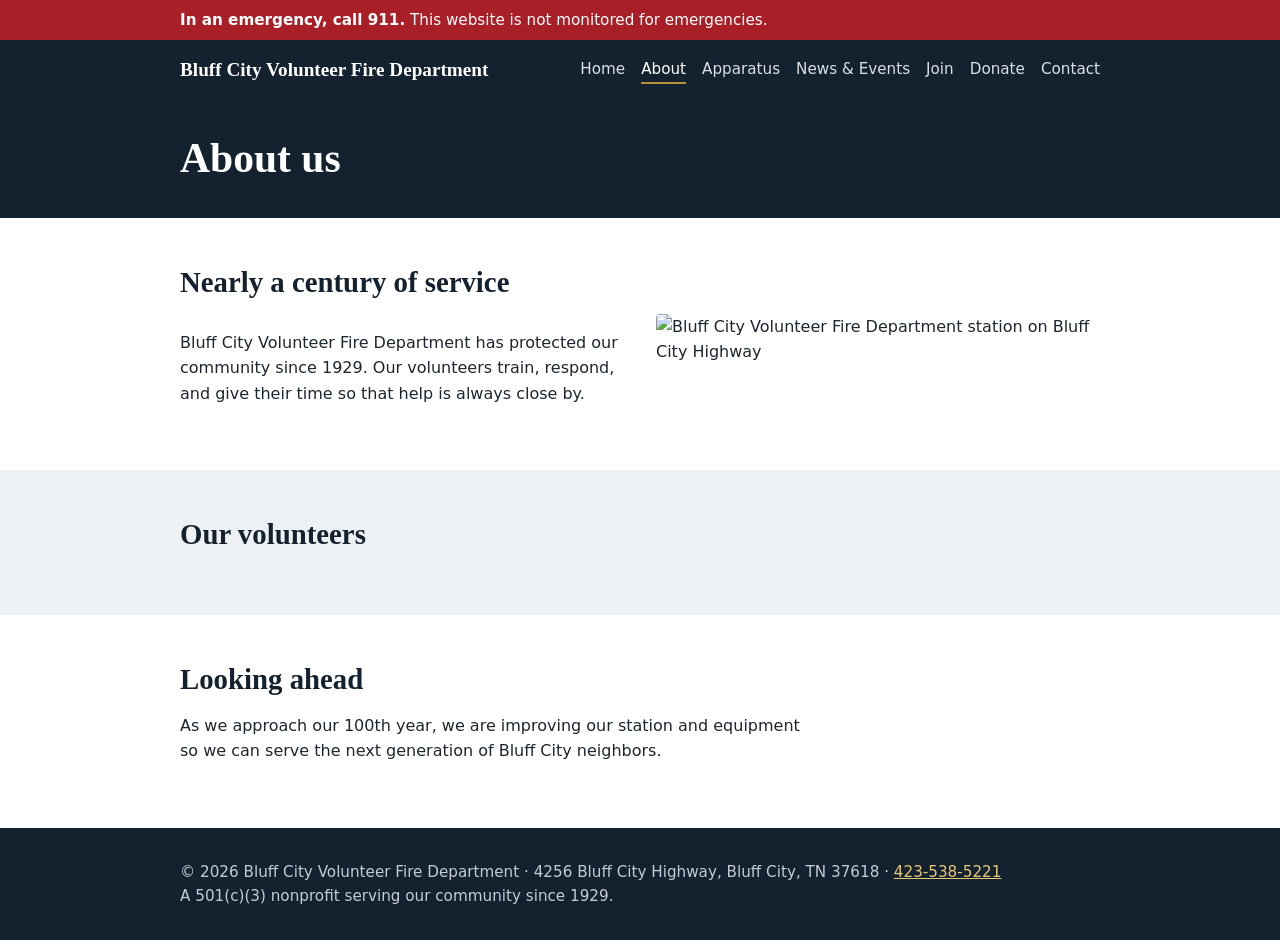
==== about.html @ d7c946df "Update about.html" ====
<!DOCTYPE html>
<html lang="en"><head><meta charset="utf-8"><meta name="viewport" content="width=device-width, initial-scale=1">
<title>About us | Bluff City Volunteer Fire Department</title><meta name="description" content="Bluff City Volunteer Fire Department has served Bluff City, Tennessee since 1929.">
<link rel="stylesheet" href="style.css"></head><body>
<div class="alert"><div class="wrap"><strong>In an emergency, call 911.</strong> This website is not monitored for emergencies.</div></div>
<header class="site"><div class="wrap"><a class="brand" href="index.html">Bluff City Volunteer Fire Department</a><nav aria-label="Main"><a href="index.html">Home</a><a href="about.html" aria-current="page">About</a><a href="apparatus.html">Apparatus</a><a href="events.html">News &amp; Events</a><a href="join.html">Join</a><a href="donate.html">Donate</a><a href="contact.html">Contact</a></nav></div></header>
<main><div class="pagehead"><div class="wrap"><h1>About us</h1></div></div><section><div class="wrap"><h2>Nearly a century of service</h2><div class="cols"><div class="prose"><p>Bluff City Volunteer Fire Department has protected our community since 1929. Our volunteers train, respond, and give their time so that help is always close by.</p>
<p><!-- TODO: coverage area, history highlights, how many members, station story. --></p></div><img class="pic" src="images/station-front.jpg" alt="Bluff City Volunteer Fire Department station on Bluff City Highway"></div></div></section><section class="alt"><div class="wrap"><h2>Our volunteers</h2><div class="prose"><p><!-- TODO: a short thank-you to your members, and optionally officer names. --></p></div></div></section><section><div class="wrap"><h2>Looking ahead</h2><div class="prose"><p>As we approach our 100th year, we are improving our station and equipment so we can serve the next generation of Bluff City neighbors.</p></div></div></section></main>
<footer><div class="wrap">&copy; <span id="yr">2026</span> Bluff City Volunteer Fire Department &middot; 4256 Bluff City Highway, Bluff City, TN 37618 &middot; <a href="tel:+14235385221">423-538-5221</a><br>A 501(c)(3) nonprofit serving our community since 1929.</div></footer>
<script>document.getElementById('yr').textContent=new Date().getFullYear();</script></body></html>
---- style.css ----
:root{--red:#a81f27;--navy:#14212e;--steel:#eef1f4;--brass:#b8923a;--ink:#1d2630;--white:#fff}
*{box-sizing:border-box}html{scroll-behavior:smooth}
body{margin:0;font-family:system-ui,-apple-system,"Segoe UI",Roboto,sans-serif;color:var(--ink);background:var(--white);line-height:1.6}
h1,h2,h3{font-family:Rockwell,"Roboto Slab",Georgia,serif;color:var(--navy);line-height:1.15;margin:0 0 .5em}
a{color:var(--red)}a:focus-visible,button:focus-visible{outline:3px solid var(--brass);outline-offset:2px}
.wrap{max-width:960px;margin:0 auto;padding:0 1.25rem}
.alert{background:var(--red);color:var(--white);font-size:.95rem;padding:.5rem 0}
header.site{background:var(--navy)}
header.site .wrap{display:flex;flex-wrap:wrap;align-items:center;justify-content:space-between;gap:.5rem 1.5rem;padding-top:.9rem;padding-bottom:.9rem}
.brand{font-family:Rockwell,"Roboto Slab",Georgia,serif;font-size:1.2rem;font-weight:700;color:var(--white);text-decoration:none}
nav a{color:#d9e0e7;text-decoration:none;margin-right:1rem;font-size:.95rem;display:inline-block}
nav a:last-child{margin-right:0}nav a:hover{color:var(--white);text-decoration:underline}
nav a[aria-current=page]{color:var(--white);border-bottom:2px solid var(--brass)}
.hero{background:var(--navy);color:var(--white);padding:3.5rem 0 4rem;border-top:1px solid #2a3a4b}
.hero h1{color:var(--white);font-size:clamp(2.2rem,6vw,3.8rem);max-width:14ch}
.hero p{max-width:52ch;font-size:1.15rem;color:#d9e0e7}
.since{color:var(--brass);font-family:Rockwell,"Roboto Slab",Georgia,serif;font-size:1.1rem;margin-bottom:.75rem}
.pagehead{background:var(--navy);padding:2.2rem 0}.pagehead h1{color:var(--white);margin:0;font-size:clamp(1.8rem,5vw,2.6rem)}
.btns{display:flex;flex-wrap:wrap;gap:.75rem;margin-top:1.5rem}
.btn{display:inline-block;padding:.75rem 1.3rem;border-radius:4px;font-weight:600;text-decoration:none}
.btn.primary{background:var(--red);color:var(--white)}.btn.primary:hover{background:#8c1920}
.btn.ghost{border:2px solid #5b6c7d;color:var(--white)}.btn.ghost:hover{border-color:var(--white)}
section{padding:3rem 0}section.alt{background:var(--steel)}section h2{font-size:1.8rem}
.prose{max-width:62ch}.prose ul{padding-left:1.2rem}
.cols{display:grid;gap:2rem;grid-template-columns:repeat(auto-fit,minmax(240px,1fr))}
.cols h3{font-size:1.2rem}
.links{display:grid;gap:1rem;grid-template-columns:repeat(auto-fit,minmax(220px,1fr))}
.links a{display:block;padding:1.1rem 1.2rem;background:var(--white);border-left:5px solid var(--red);color:var(--navy);text-decoration:none;font-weight:600}
.links a span{display:block;font-weight:400;color:#4a5865;font-size:.95rem;margin-top:.2rem}
.links a:hover{background:var(--navy);color:var(--white)}.links a:hover span{color:#d9e0e7}
.photo{background:#d5dbe1;color:#55636f;display:grid;place-items:center;min-height:220px;border-radius:4px;text-align:center;padding:1rem;font-size:.95rem}
.box911{background:var(--red);color:var(--white);padding:1.2rem 1.5rem;border-radius:4px;max-width:420px}
.box911 b{font-family:Rockwell,Georgia,serif;font-size:2.4rem;display:block;line-height:1}
footer{background:var(--navy);color:#c3ccd6;padding:2rem 0;font-size:.95rem}footer a{color:#e8c777}
@media (prefers-reduced-motion:reduce){html{scroll-behavior:auto}}
.pic{display:block;width:100%;height:auto;border-radius:4px}
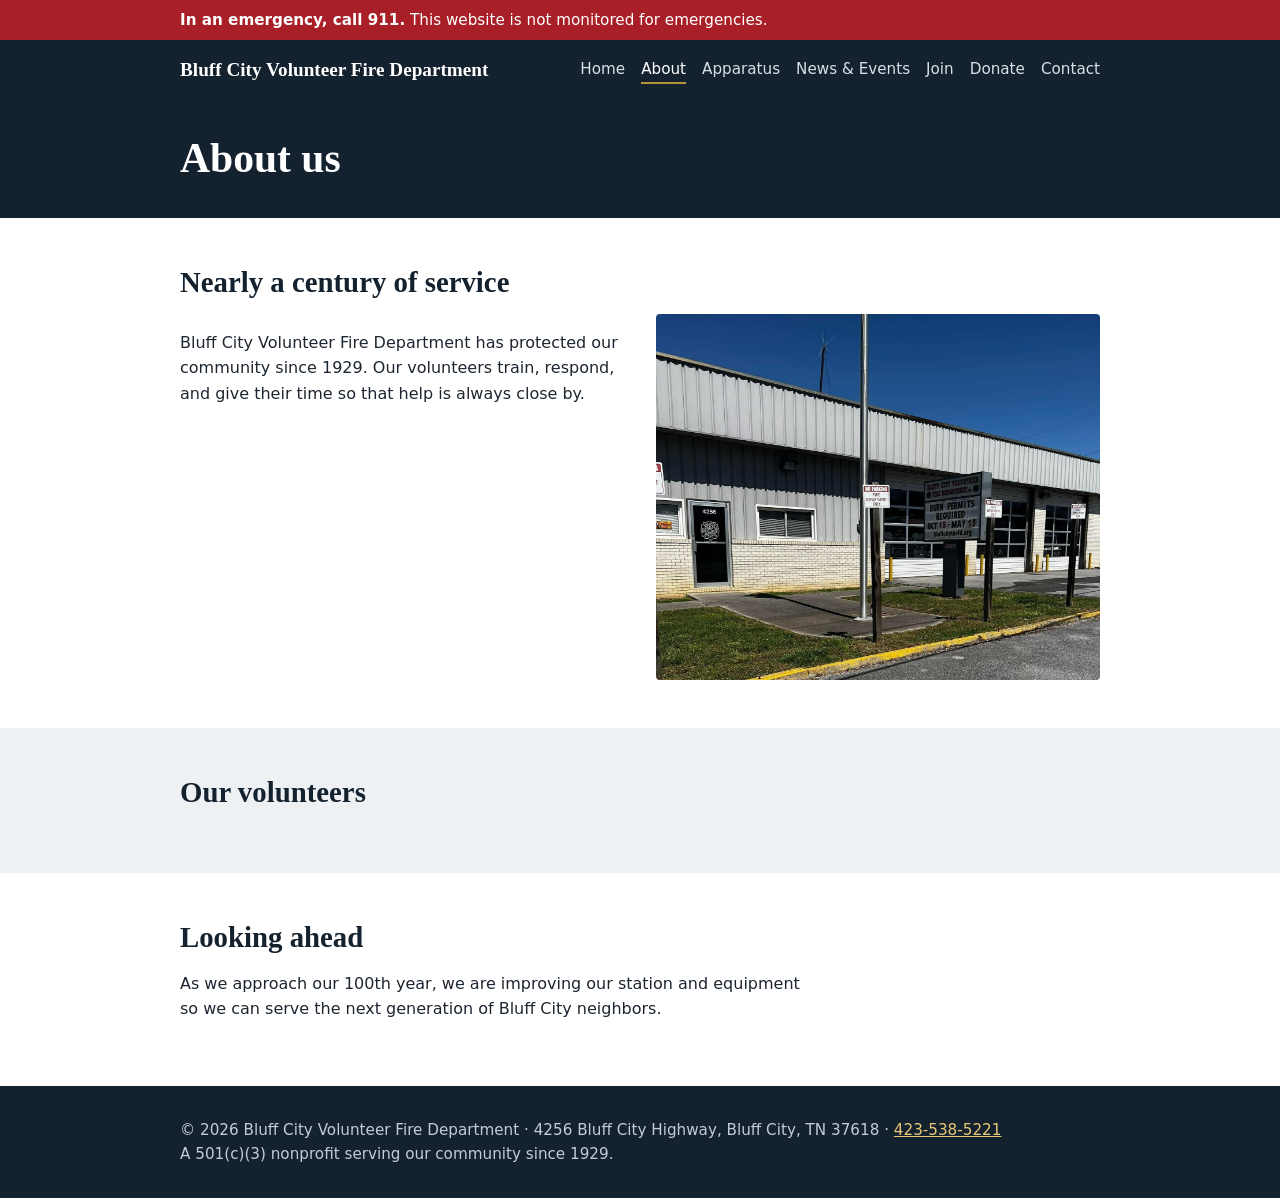
==== commit 7868c949: "Add files via upload" ====
--- a/about.html
+++ b/about.html
@@ -5,6 +5,6 @@
 <div class="alert"><div class="wrap"><strong>In an emergency, call 911.</strong> This website is not monitored for emergencies.</div></div>
 <header class="site"><div class="wrap"><a class="brand" href="index.html">Bluff City Volunteer Fire Department</a><nav aria-label="Main"><a href="index.html">Home</a><a href="about.html" aria-current="page">About</a><a href="apparatus.html">Apparatus</a><a href="events.html">News &amp; Events</a><a href="join.html">Join</a><a href="donate.html">Donate</a><a href="contact.html">Contact</a></nav></div></header>
 <main><div class="pagehead"><div class="wrap"><h1>About us</h1></div></div><section><div class="wrap"><h2>Nearly a century of service</h2><div class="cols"><div class="prose"><p>Bluff City Volunteer Fire Department has protected our community since 1929. Our volunteers train, respond, and give their time so that help is always close by.</p>
-<p><!-- TODO: coverage area, history highlights, how many members, station story. --></p></div><img class="pic" src="images/station-front.jpg" alt="Bluff City Volunteer Fire Department station on Bluff City Highway"></div></div></section><section class="alt"><div class="wrap"><h2>Our volunteers</h2><div class="prose"><p><!-- TODO: a short thank-you to your members, and optionally officer names. --></p></div></div></section><section><div class="wrap"><h2>Looking ahead</h2><div class="prose"><p>As we approach our 100th year, we are improving our station and equipment so we can serve the next generation of Bluff City neighbors.</p></div></div></section></main>
+<p><!-- TODO: coverage area, history highlights, how many members, station story. --></p></div><img class="pic" src="images/station.jpg" alt="Bluff City Volunteer Fire Department station at 4256 Bluff City Highway, with the department sign out front"></div></div></section><section class="alt"><div class="wrap"><h2>Our volunteers</h2><div class="prose"><p><!-- TODO: a short thank-you to your members, and optionally officer names. --></p></div></div></section><section><div class="wrap"><h2>Looking ahead</h2><div class="prose"><p>As we approach our 100th year, we are improving our station and equipment so we can serve the next generation of Bluff City neighbors.</p></div></div></section></main>
 <footer><div class="wrap">&copy; <span id="yr">2026</span> Bluff City Volunteer Fire Department &middot; 4256 Bluff City Highway, Bluff City, TN 37618 &middot; <a href="tel:+14235385221">423-538-5221</a><br>A 501(c)(3) nonprofit serving our community since 1929.</div></footer>
-<script>document.getElementById('yr').textContent=new Date().getFullYear();</script></body></html>
+<script>document.getElementById('yr').textContent=new Date().getFullYear();</script></body></html>
--- a/style.css
+++ b/style.css
@@ -34,3 +34,6 @@
 footer{background:var(--navy);color:#c3ccd6;padding:2rem 0;font-size:.95rem}footer a{color:#e8c777}
 @media (prefers-reduced-motion:reduce){html{scroll-behavior:auto}}
 .pic{display:block;width:100%;height:auto;border-radius:4px}
+.pic.card{aspect-ratio:4/3;object-fit:cover;object-position:center 40%}
+.pic.wide{aspect-ratio:16/9;object-fit:cover;object-position:center 55%}
+figure{margin:0}figcaption{font-size:.95rem;color:#4a5865;margin-top:.5rem}
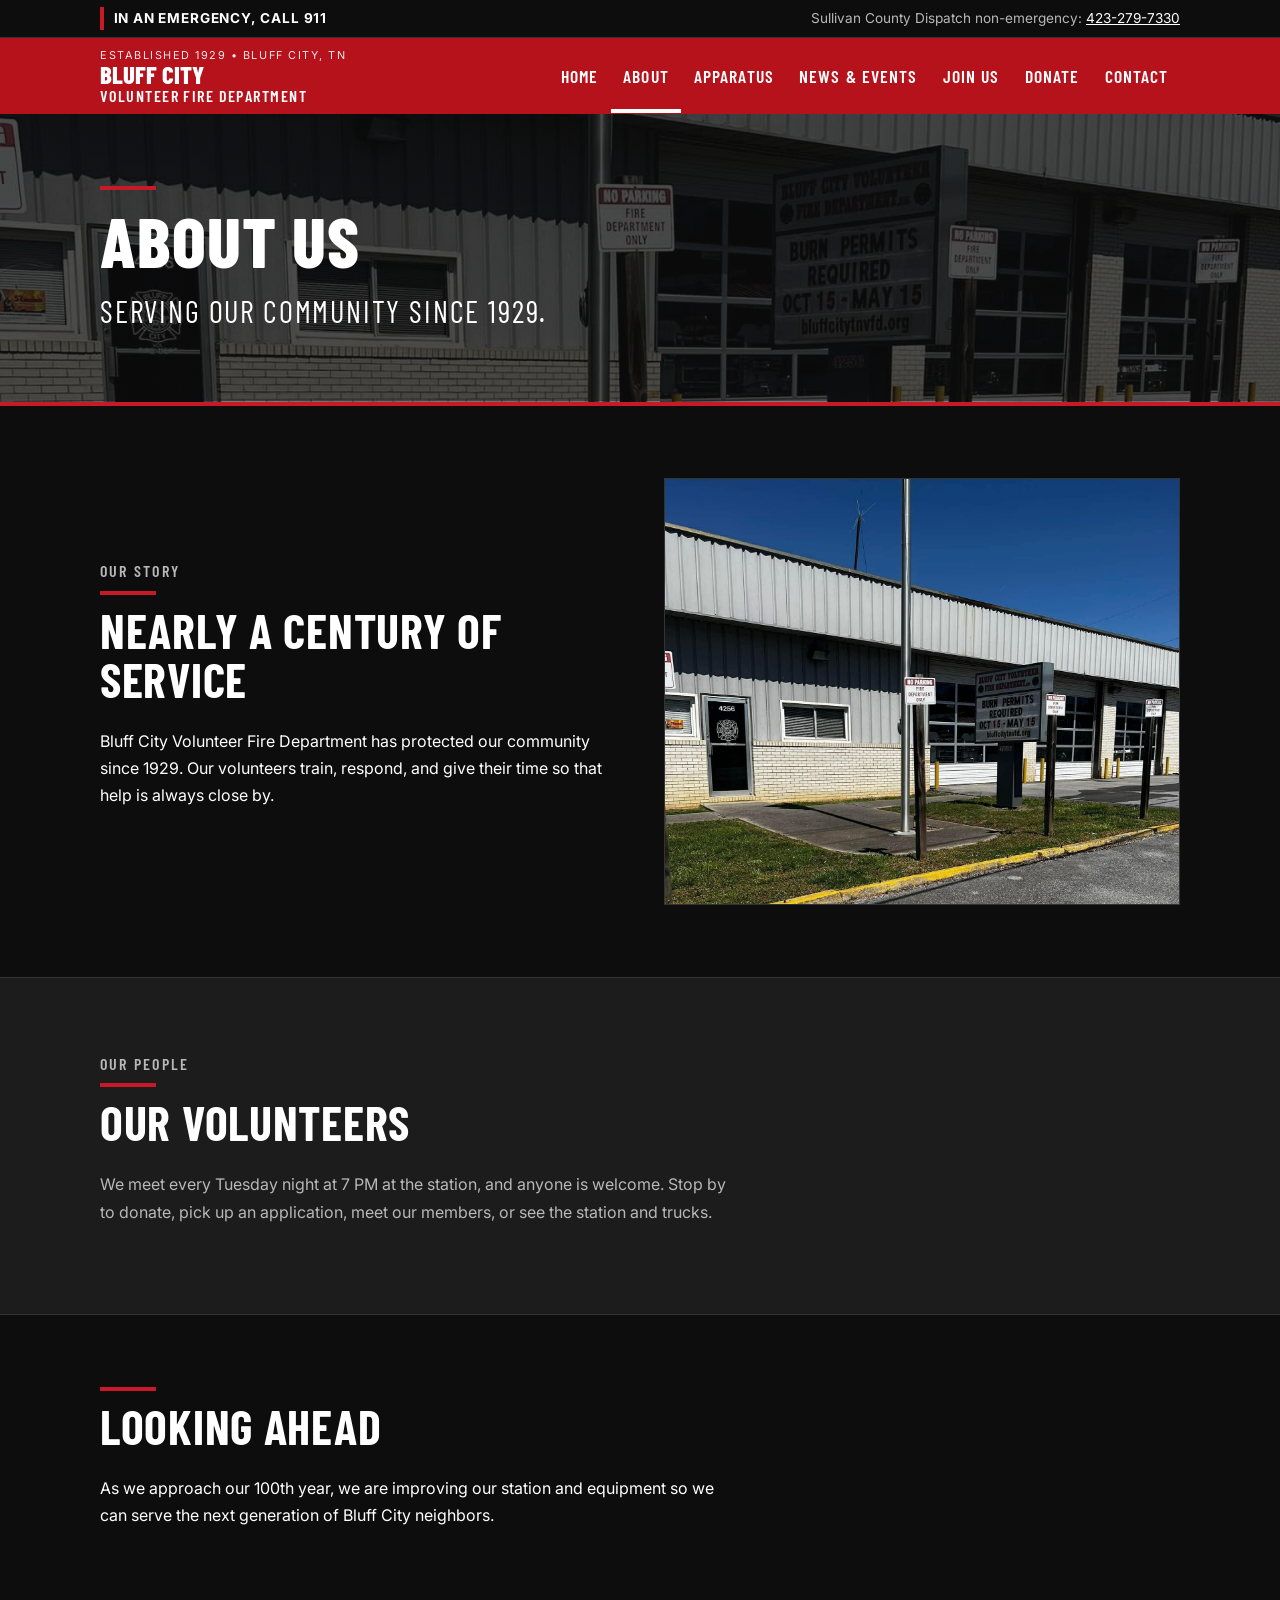
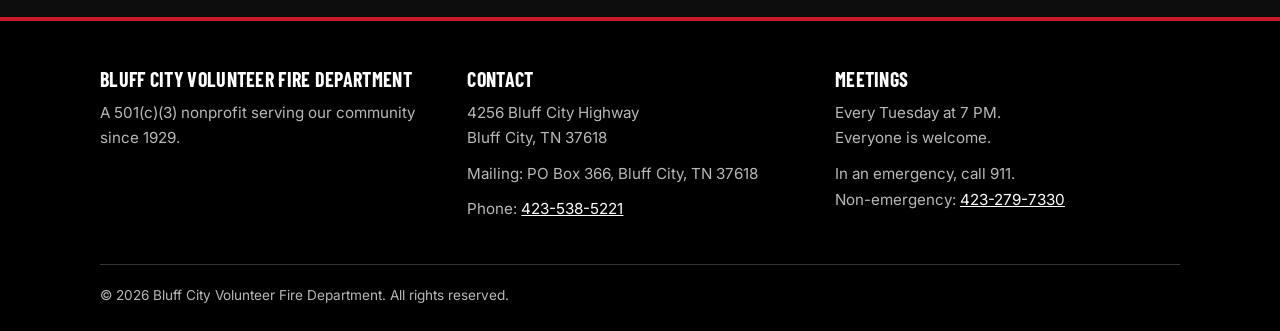
==== commit f025e98c: "Add files via upload" ====
--- a/about.html
+++ b/about.html
@@ -1,10 +1,16 @@
 <!DOCTYPE html>
 <html lang="en"><head><meta charset="utf-8"><meta name="viewport" content="width=device-width, initial-scale=1">
-<title>About us | Bluff City Volunteer Fire Department</title><meta name="description" content="Bluff City Volunteer Fire Department has served Bluff City, Tennessee since 1929.">
+<title>About Us | Bluff City Volunteer Fire Department</title><meta name="description" content="Bluff City Volunteer Fire Department has served Bluff City, Tennessee since 1929.">
+<link rel="preconnect" href="https://fonts.googleapis.com"><link rel="preconnect" href="https://fonts.gstatic.com" crossorigin>
+<link href="https://fonts.googleapis.com/css2?family=Barlow+Condensed:wght@600;700;800&family=Inter:wght@400;500;600&display=swap" rel="stylesheet">
 <link rel="stylesheet" href="style.css"></head><body>
-<div class="alert"><div class="wrap"><strong>In an emergency, call 911.</strong> This website is not monitored for emergencies.</div></div>
-<header class="site"><div class="wrap"><a class="brand" href="index.html">Bluff City Volunteer Fire Department</a><nav aria-label="Main"><a href="index.html">Home</a><a href="about.html" aria-current="page">About</a><a href="apparatus.html">Apparatus</a><a href="events.html">News &amp; Events</a><a href="join.html">Join</a><a href="donate.html">Donate</a><a href="contact.html">Contact</a></nav></div></header>
-<main><div class="pagehead"><div class="wrap"><h1>About us</h1></div></div><section><div class="wrap"><h2>Nearly a century of service</h2><div class="cols"><div class="prose"><p>Bluff City Volunteer Fire Department has protected our community since 1929. Our volunteers train, respond, and give their time so that help is always close by.</p>
-<p><!-- TODO: coverage area, history highlights, how many members, station story. --></p></div><img class="pic" src="images/station.jpg" alt="Bluff City Volunteer Fire Department station at 4256 Bluff City Highway, with the department sign out front"></div></div></section><section class="alt"><div class="wrap"><h2>Our volunteers</h2><div class="prose"><p><!-- TODO: a short thank-you to your members, and optionally officer names. --></p></div></div></section><section><div class="wrap"><h2>Looking ahead</h2><div class="prose"><p>As we approach our 100th year, we are improving our station and equipment so we can serve the next generation of Bluff City neighbors.</p></div></div></section></main>
-<footer><div class="wrap">&copy; <span id="yr">2026</span> Bluff City Volunteer Fire Department &middot; 4256 Bluff City Highway, Bluff City, TN 37618 &middot; <a href="tel:+14235385221">423-538-5221</a><br>A 501(c)(3) nonprofit serving our community since 1929.</div></footer>
-<script>document.getElementById('yr').textContent=new Date().getFullYear();</script></body></html>+<div class="alert"><div class="wrap"><strong>In an emergency, call 911</strong><span>Sullivan County Dispatch non-emergency: <a href="tel:+14232797330">423-279-7330</a></span></div></div>
+<header class="site"><div class="wrap"><a class="brand" href="index.html"><img src="logo.png" alt="Bluff City Volunteer Fire Department logo" onerror="this.style.display='none'"><span><span class="est">Established 1929 &bull; Bluff City, TN</span><span class="bname">Bluff City</span><span class="bsub">Volunteer Fire Department</span></span></a>
+<button class="menu" aria-expanded="false" aria-controls="nav">Menu</button><nav id="nav" aria-label="Main"><ul><li><a href="index.html">Home</a></li><li><a href="about.html" aria-current="page">About</a></li><li><a href="apparatus.html">Apparatus</a></li><li><a href="events.html">News &amp; Events</a></li><li><a href="join.html">Join Us</a></li><li><a href="donate.html">Donate</a></li><li><a href="contact.html">Contact</a></li></ul></nav></div></header>
+<main><div class="banner" style="background-image:linear-gradient(rgba(13,13,13,.74),rgba(13,13,13,.74)),url('station.jpg')"><div class="wrap"><h1>About Us</h1><p class="tag">Serving our community since 1929.</p></div></div><section><div class="wrap"><div class="two"><div class="prose"><div class="eyebrow">Our story</div><h2>Nearly a century of service</h2><p>Bluff City Volunteer Fire Department has protected our community since 1929. Our volunteers train, respond, and give their time so that help is always close by.</p><p><!-- TODO: coverage area, history highlights, number of members, station story. --></p></div><img src="station.jpg" alt="Bluff City Volunteer Fire Department station at 4256 Bluff City Highway"></div></div></section><section class="alt"><div class="wrap"><div class="eyebrow">Our people</div><h2>Our volunteers</h2><div class="prose"><p><!-- TODO: a short thank-you to your members, and optionally officer names. --></p><p class="muted">We meet every Tuesday night at 7 PM at the station, and anyone is welcome. Stop by to donate, pick up an application, meet our members, or see the station and trucks.</p></div></div></section><section><div class="wrap"><h2>Looking ahead</h2><div class="prose"><p>As we approach our 100th year, we are improving our station and equipment so we can serve the next generation of Bluff City neighbors.</p></div></div></section></main>
+<footer><div class="wrap"><div class="grid">
+<div><h3>Bluff City Volunteer Fire Department</h3><p>A 501(c)(3) nonprofit serving our community since 1929.</p></div>
+<div><h3>Contact</h3><p>4256 Bluff City Highway<br>Bluff City, TN 37618</p><p>Mailing: PO Box 366, Bluff City, TN 37618</p><p>Phone: <a href="tel:+14235385221">423-538-5221</a></p></div>
+<div><h3>Meetings</h3><p>Every Tuesday at 7 PM.<br>Everyone is welcome.</p><p>In an emergency, call 911.<br>Non-emergency: <a href="tel:+14232797330">423-279-7330</a></p></div></div>
+<div class="legal">&copy; <span id="yr">2026</span> Bluff City Volunteer Fire Department. All rights reserved.</div></div></footer>
+<script>var b=document.querySelector('.menu'),n=document.getElementById('nav');b.addEventListener('click',function(){var o=n.classList.toggle('open');b.setAttribute('aria-expanded',o)});document.getElementById('yr').textContent=new Date().getFullYear();</script></body></html>
--- a/style.css
+++ b/style.css
@@ -1,39 +1,83 @@
-:root{--red:#a81f27;--navy:#14212e;--steel:#eef1f4;--brass:#b8923a;--ink:#1d2630;--white:#fff}
+:root{--bg:#0D0D0D;--panel:#1C1C1C;--nav:#B5121B;--red:#C71928;--text:#FFFFFF;--muted:#B8B8B8;--line:#333333;--head:"Barlow Condensed","Oswald","Arial Narrow",Impact,sans-serif}
 *{box-sizing:border-box}html{scroll-behavior:smooth}
-body{margin:0;font-family:system-ui,-apple-system,"Segoe UI",Roboto,sans-serif;color:var(--ink);background:var(--white);line-height:1.6}
-h1,h2,h3{font-family:Rockwell,"Roboto Slab",Georgia,serif;color:var(--navy);line-height:1.15;margin:0 0 .5em}
-a{color:var(--red)}a:focus-visible,button:focus-visible{outline:3px solid var(--brass);outline-offset:2px}
-.wrap{max-width:960px;margin:0 auto;padding:0 1.25rem}
-.alert{background:var(--red);color:var(--white);font-size:.95rem;padding:.5rem 0}
-header.site{background:var(--navy)}
-header.site .wrap{display:flex;flex-wrap:wrap;align-items:center;justify-content:space-between;gap:.5rem 1.5rem;padding-top:.9rem;padding-bottom:.9rem}
-.brand{font-family:Rockwell,"Roboto Slab",Georgia,serif;font-size:1.2rem;font-weight:700;color:var(--white);text-decoration:none}
-nav a{color:#d9e0e7;text-decoration:none;margin-right:1rem;font-size:.95rem;display:inline-block}
-nav a:last-child{margin-right:0}nav a:hover{color:var(--white);text-decoration:underline}
-nav a[aria-current=page]{color:var(--white);border-bottom:2px solid var(--brass)}
-.hero{background:var(--navy);color:var(--white);padding:3.5rem 0 4rem;border-top:1px solid #2a3a4b}
-.hero h1{color:var(--white);font-size:clamp(2.2rem,6vw,3.8rem);max-width:14ch}
-.hero p{max-width:52ch;font-size:1.15rem;color:#d9e0e7}
-.since{color:var(--brass);font-family:Rockwell,"Roboto Slab",Georgia,serif;font-size:1.1rem;margin-bottom:.75rem}
-.pagehead{background:var(--navy);padding:2.2rem 0}.pagehead h1{color:var(--white);margin:0;font-size:clamp(1.8rem,5vw,2.6rem)}
-.btns{display:flex;flex-wrap:wrap;gap:.75rem;margin-top:1.5rem}
-.btn{display:inline-block;padding:.75rem 1.3rem;border-radius:4px;font-weight:600;text-decoration:none}
-.btn.primary{background:var(--red);color:var(--white)}.btn.primary:hover{background:#8c1920}
-.btn.ghost{border:2px solid #5b6c7d;color:var(--white)}.btn.ghost:hover{border-color:var(--white)}
-section{padding:3rem 0}section.alt{background:var(--steel)}section h2{font-size:1.8rem}
-.prose{max-width:62ch}.prose ul{padding-left:1.2rem}
-.cols{display:grid;gap:2rem;grid-template-columns:repeat(auto-fit,minmax(240px,1fr))}
-.cols h3{font-size:1.2rem}
-.links{display:grid;gap:1rem;grid-template-columns:repeat(auto-fit,minmax(220px,1fr))}
-.links a{display:block;padding:1.1rem 1.2rem;background:var(--white);border-left:5px solid var(--red);color:var(--navy);text-decoration:none;font-weight:600}
-.links a span{display:block;font-weight:400;color:#4a5865;font-size:.95rem;margin-top:.2rem}
-.links a:hover{background:var(--navy);color:var(--white)}.links a:hover span{color:#d9e0e7}
-.photo{background:#d5dbe1;color:#55636f;display:grid;place-items:center;min-height:220px;border-radius:4px;text-align:center;padding:1rem;font-size:.95rem}
-.box911{background:var(--red);color:var(--white);padding:1.2rem 1.5rem;border-radius:4px;max-width:420px}
-.box911 b{font-family:Rockwell,Georgia,serif;font-size:2.4rem;display:block;line-height:1}
-footer{background:var(--navy);color:#c3ccd6;padding:2rem 0;font-size:.95rem}footer a{color:#e8c777}
-@media (prefers-reduced-motion:reduce){html{scroll-behavior:auto}}
-.pic{display:block;width:100%;height:auto;border-radius:4px}
-.pic.card{aspect-ratio:4/3;object-fit:cover;object-position:center 40%}
-.pic.wide{aspect-ratio:16/9;object-fit:cover;object-position:center 55%}
-figure{margin:0}figcaption{font-size:.95rem;color:#4a5865;margin-top:.5rem}
+body{margin:0;background:var(--bg);color:var(--text);font:400 1rem/1.7 Inter,"Source Sans 3",system-ui,-apple-system,"Segoe UI",sans-serif}
+img{max-width:100%}
+h1,h2,h3{font-family:var(--head);text-transform:uppercase;line-height:1.02;letter-spacing:.015em;margin:0 0 .5em;font-weight:700}
+h2{font-size:clamp(2rem,4.5vw,3rem)}h3{font-size:1.5rem}
+h2::before{content:"";display:block;width:56px;height:4px;background:var(--red);margin-bottom:.7rem}
+p{margin:0 0 1rem}a{color:#fff}
+a:focus-visible,button:focus-visible{outline:3px solid #fff;outline-offset:3px}
+.wrap{max-width:1120px;margin:0 auto;padding:0 1.25rem}
+.muted{color:var(--muted)}
+.eyebrow{font-family:var(--head);text-transform:uppercase;letter-spacing:.14em;color:var(--muted);font-weight:600;font-size:1rem;margin-bottom:.4rem}
+.alert{background:var(--bg);border-bottom:1px solid var(--line);font-size:.85rem;padding:.45rem 0}
+.alert .wrap{display:flex;flex-wrap:wrap;gap:.2rem 1.5rem;justify-content:space-between}
+.alert strong{color:#fff;text-transform:uppercase;letter-spacing:.06em;border-left:4px solid var(--red);padding-left:.6rem}
+.alert span{color:var(--muted)}
+header.site{background:var(--nav);position:sticky;top:0;z-index:50}
+header.site .wrap{display:flex;align-items:center;justify-content:space-between;gap:1rem;min-height:76px}
+.brand{display:flex;align-items:center;gap:.8rem;text-decoration:none;color:#fff}
+.brand img{height:52px;width:auto}
+.est{display:block;font-size:.68rem;letter-spacing:.14em;text-transform:uppercase;opacity:.9;line-height:1.2}
+.bname{display:block;font-family:var(--head);font-weight:800;font-size:1.55rem;line-height:1;text-transform:uppercase}
+.bsub{display:block;font-family:var(--head);font-weight:600;font-size:1rem;letter-spacing:.09em;text-transform:uppercase;line-height:1.1}
+nav ul{list-style:none;display:flex;margin:0;padding:0;gap:.1rem}
+nav a{display:block;font-family:var(--head);font-weight:600;font-size:1.1rem;letter-spacing:.06em;text-transform:uppercase;text-decoration:none;color:#fff;padding:1.35rem .75rem;box-shadow:inset 0 -4px 0 transparent;transition:background .2s,box-shadow .2s}
+nav a:hover{background:rgba(0,0,0,.2);box-shadow:inset 0 -4px 0 rgba(255,255,255,.55)}
+nav a[aria-current=page]{box-shadow:inset 0 -4px 0 #fff}
+.menu{display:none;background:none;border:2px solid #fff;color:#fff;font-family:var(--head);font-size:1.1rem;letter-spacing:.08em;text-transform:uppercase;padding:.4rem .9rem;cursor:pointer}
+@media (max-width:960px){.menu{display:block}nav{display:none;position:absolute;left:0;right:0;top:100%;background:var(--nav);border-top:1px solid rgba(255,255,255,.3)}nav.open{display:block}nav ul{flex-direction:column;padding:.5rem 1.25rem 1rem}nav a{padding:.8rem .2rem;box-shadow:none;border-bottom:1px solid rgba(255,255,255,.2)}nav a[aria-current=page]{box-shadow:none;text-decoration:underline;text-underline-offset:6px}}
+.btn{display:inline-block;font-family:var(--head);font-weight:700;font-size:1.1rem;letter-spacing:.08em;text-transform:uppercase;text-decoration:none;padding:.8rem 1.6rem;border-radius:2px;border:2px solid transparent;transition:background .2s,border-color .2s,transform .2s}
+.btn.primary{background:var(--red);color:#fff}.btn.primary:hover{background:#A5131F;transform:translateY(-2px)}
+.btn.ghost{border-color:#fff;color:#fff}.btn.ghost:hover{background:#fff;color:#0D0D0D;transform:translateY(-2px)}
+.btns{display:flex;flex-wrap:wrap;gap:.8rem;margin-top:1.6rem}
+.hero{background-size:cover;background-position:center 60%;min-height:600px;display:flex;align-items:center;padding:4rem 0;border-bottom:4px solid var(--red)}
+.hero .inner{max-width:760px}
+.hero .since{font-family:var(--head);letter-spacing:.16em;text-transform:uppercase;font-weight:600;font-size:1.15rem;margin-bottom:.8rem}
+.hero h1{font-size:clamp(2.6rem,7.5vw,5.4rem);margin-bottom:.4em;font-weight:800}
+.hero h1 em{font-style:normal;color:var(--red)}
+.hero p{font-size:1.15rem;max-width:56ch;color:#e6e6e6}
+.banner{background-size:cover;background-position:center 55%;padding:4.5rem 0 4rem;border-bottom:4px solid var(--red)}
+.banner h1{font-size:clamp(2.5rem,7vw,4.4rem);font-weight:800;margin:0}
+.banner h1::before{content:"";display:block;width:56px;height:4px;background:var(--red);margin-bottom:.9rem}
+.banner .tag{font-family:var(--head);font-size:clamp(1.3rem,3vw,1.9rem);text-transform:uppercase;letter-spacing:.06em;color:#fff;margin:.6rem 0 0}
+section{padding:4.5rem 0}section.alt{background:var(--panel);border-top:1px solid var(--line);border-bottom:1px solid var(--line)}
+.two{display:grid;gap:3rem;grid-template-columns:1fr 1fr;align-items:center}
+@media (max-width:820px){.two{grid-template-columns:1fr;gap:2rem}section{padding:3.2rem 0}}
+.two img{width:100%;height:auto;display:block;border:1px solid var(--line)}
+.prose{max-width:64ch}.prose ul{padding-left:1.2rem}
+.grid{display:grid;gap:1.4rem;grid-template-columns:repeat(auto-fit,minmax(290px,1fr))}
+.card{background:var(--panel);border:1px solid var(--line);transition:border-color .2s,transform .2s}
+section.alt .card{background:var(--bg)}
+.card:hover{border-color:var(--red);transform:translateY(-3px)}
+.card img{display:block;width:100%;aspect-ratio:4/3;object-fit:cover;object-position:center 45%}
+.card .nophoto{aspect-ratio:4/3;display:grid;place-items:center;background:#141414;color:var(--muted);font-family:var(--head);letter-spacing:.12em;text-transform:uppercase;border-bottom:1px solid var(--line)}
+.card .body{padding:1.1rem 1.3rem 1.3rem}.card h3{margin-bottom:.2em}
+.card .type{color:#fff;font-weight:600;margin:0}.card .meta{color:var(--muted);margin:0;font-size:.95rem}
+.events{display:grid;gap:1.4rem;grid-template-columns:repeat(auto-fit,minmax(340px,1fr))}
+@media (max-width:420px){.events{grid-template-columns:1fr}}
+.event{display:flex;gap:1.2rem;background:var(--panel);border:1px solid var(--line);padding:1.3rem;transition:border-color .2s}
+.event:hover{border-color:var(--red)}
+.date{flex:0 0 92px;background:var(--red);text-align:center;padding:.7rem .3rem;font-family:var(--head);text-transform:uppercase;line-height:1.05;display:flex;flex-direction:column;justify-content:center;align-self:flex-start}
+.date span{font-size:.95rem;letter-spacing:.1em}.date b{font-size:2.3rem;font-weight:800}
+.event h3{margin-bottom:.3em}.event p{margin:0;color:var(--muted)}
+.cta{background:var(--panel);border:1px solid var(--line);border-left:6px solid var(--red);padding:2.4rem}
+.cta h2{margin-bottom:.4em}
+.cols{display:grid;gap:1.4rem;grid-template-columns:repeat(auto-fit,minmax(250px,1fr))}
+.panel{background:var(--panel);border:1px solid var(--line);padding:1.5rem}.panel h3{margin-bottom:.4em}
+.box911{background:var(--red);padding:1.3rem 1.6rem;max-width:380px;font-weight:600}
+.box911 b{display:block;font-family:var(--head);font-size:3.2rem;line-height:1;font-weight:800;letter-spacing:.04em}
+.support{display:grid;gap:2rem;grid-template-columns:1.4fr 1fr;align-items:center}
+@media (max-width:820px){.support{grid-template-columns:1fr}}
+.checks{list-style:none;padding:0;margin:0}.checks li{padding:.55rem 0 .55rem 1.6rem;border-bottom:1px solid var(--line);position:relative}
+.checks li::before{content:"";position:absolute;left:0;top:1.1rem;width:.7rem;height:.7rem;background:var(--red)}
+footer{background:#000;border-top:4px solid var(--red);padding:3rem 0 1.5rem;color:var(--muted);font-size:.95rem}
+footer .grid{margin-bottom:2rem}footer h3{color:#fff;font-size:1.25rem}footer p{margin:0 0 .6rem}footer a{color:#fff}
+.legal{border-top:1px solid var(--line);padding-top:1.2rem;font-size:.85rem}
+@media (prefers-reduced-motion:reduce){*{transition:none!important;scroll-behavior:auto!important}.card:hover,.btn:hover{transform:none!important}}
+.hero .wrap{width:100%}
+.brand>span{white-space:nowrap}
+nav a{white-space:nowrap}
+@media (max-width:1180px){nav a{padding:1.35rem .5rem;font-size:1.02rem}.bname{font-size:1.4rem}}
+@media (max-width:420px){.bsub{font-size:.8rem;letter-spacing:.05em}.bname{font-size:1.25rem}.est{font-size:.58rem}.brand img{height:42px}}
+.alert a{white-space:nowrap}
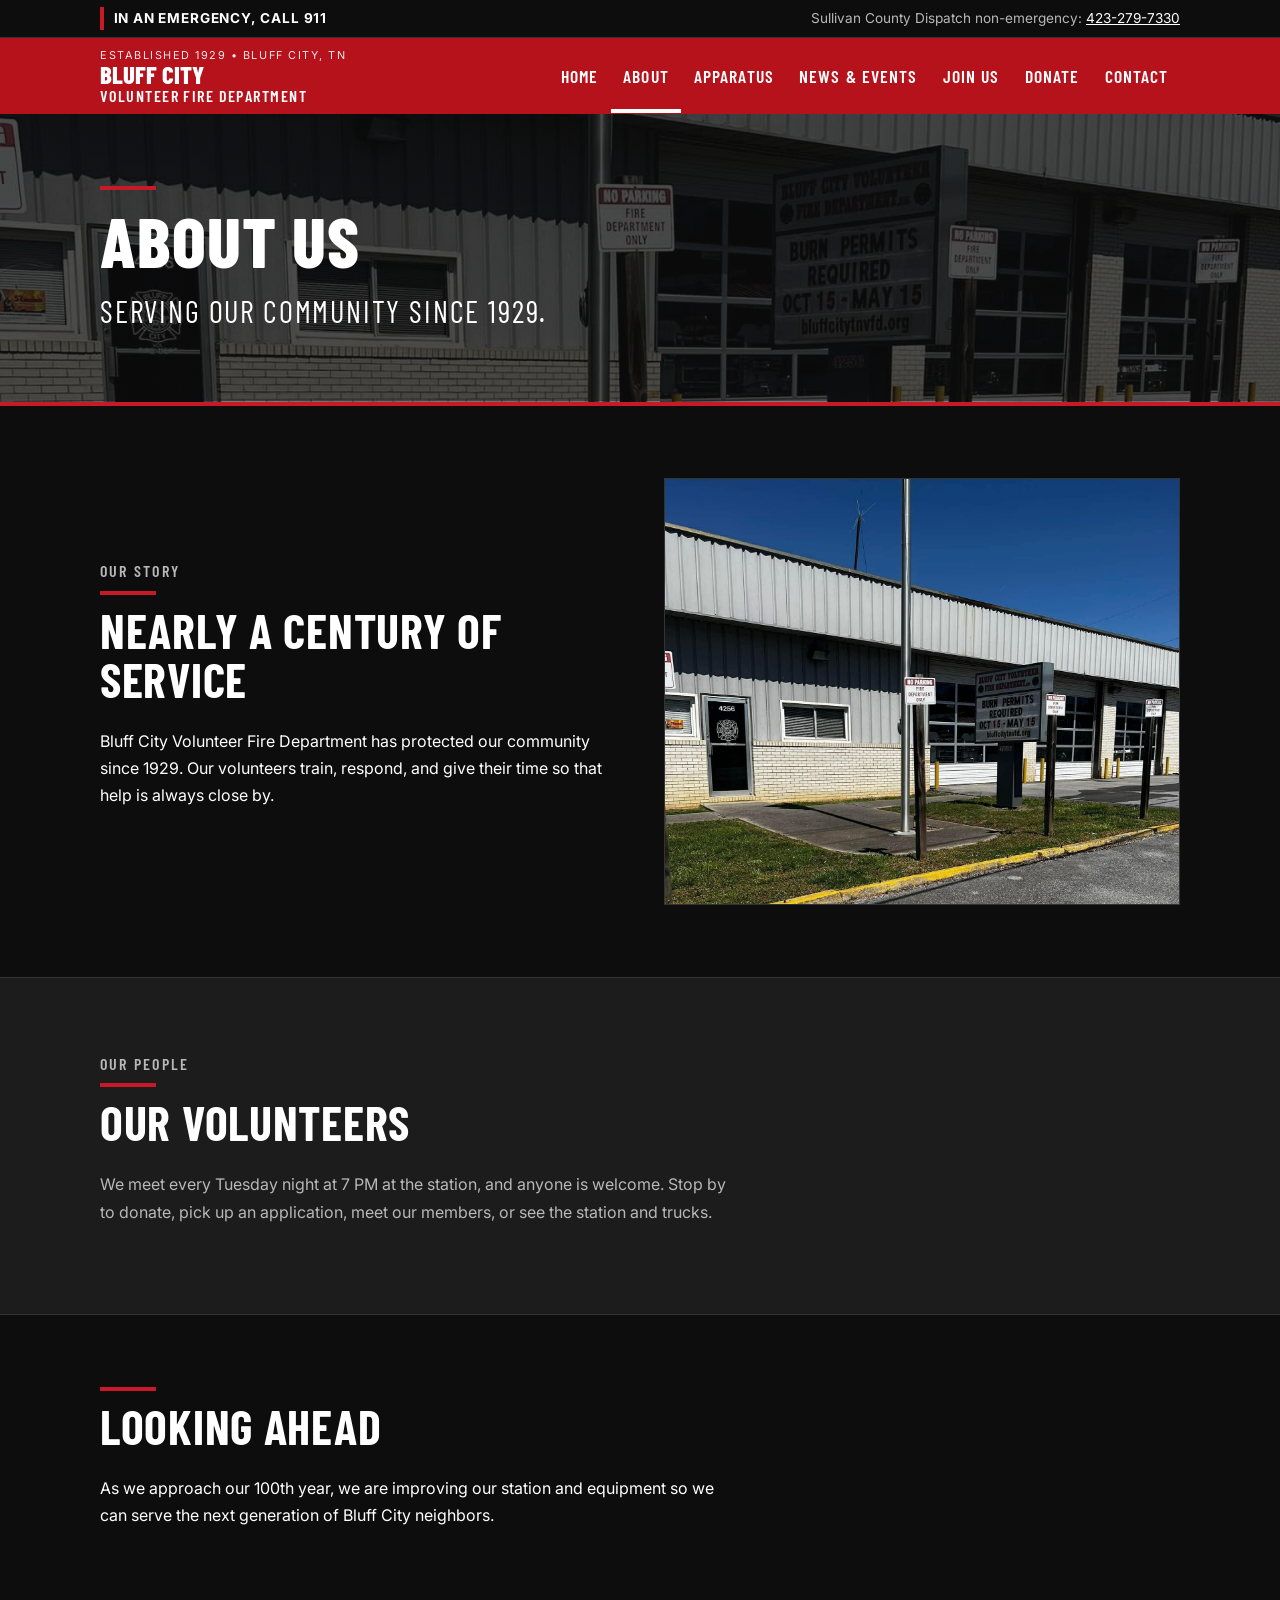
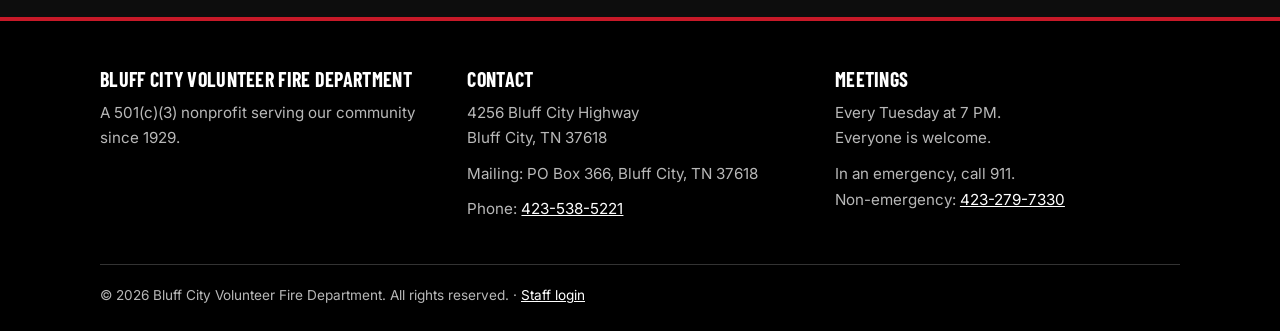
==== commit 222a7b79: "Add files via upload" ====
--- a/about.html
+++ b/about.html
@@ -7,10 +7,10 @@
 <div class="alert"><div class="wrap"><strong>In an emergency, call 911</strong><span>Sullivan County Dispatch non-emergency: <a href="tel:+14232797330">423-279-7330</a></span></div></div>
 <header class="site"><div class="wrap"><a class="brand" href="index.html"><img src="logo.png" alt="Bluff City Volunteer Fire Department logo" onerror="this.style.display='none'"><span><span class="est">Established 1929 &bull; Bluff City, TN</span><span class="bname">Bluff City</span><span class="bsub">Volunteer Fire Department</span></span></a>
 <button class="menu" aria-expanded="false" aria-controls="nav">Menu</button><nav id="nav" aria-label="Main"><ul><li><a href="index.html">Home</a></li><li><a href="about.html" aria-current="page">About</a></li><li><a href="apparatus.html">Apparatus</a></li><li><a href="events.html">News &amp; Events</a></li><li><a href="join.html">Join Us</a></li><li><a href="donate.html">Donate</a></li><li><a href="contact.html">Contact</a></li></ul></nav></div></header>
-<main><div class="banner" style="background-image:linear-gradient(rgba(13,13,13,.74),rgba(13,13,13,.74)),url('station.jpg')"><div class="wrap"><h1>About Us</h1><p class="tag">Serving our community since 1929.</p></div></div><section><div class="wrap"><div class="two"><div class="prose"><div class="eyebrow">Our story</div><h2>Nearly a century of service</h2><p>Bluff City Volunteer Fire Department has protected our community since 1929. Our volunteers train, respond, and give their time so that help is always close by.</p><p><!-- TODO: coverage area, history highlights, number of members, station story. --></p></div><img src="station.jpg" alt="Bluff City Volunteer Fire Department station at 4256 Bluff City Highway"></div></div></section><section class="alt"><div class="wrap"><div class="eyebrow">Our people</div><h2>Our volunteers</h2><div class="prose"><p><!-- TODO: a short thank-you to your members, and optionally officer names. --></p><p class="muted">We meet every Tuesday night at 7 PM at the station, and anyone is welcome. Stop by to donate, pick up an application, meet our members, or see the station and trucks.</p></div></div></section><section><div class="wrap"><h2>Looking ahead</h2><div class="prose"><p>As we approach our 100th year, we are improving our station and equipment so we can serve the next generation of Bluff City neighbors.</p></div></div></section></main>
+<main><div class="banner" style="background-image:linear-gradient(rgba(13,13,13,.74),rgba(13,13,13,.74)),url('station.jpg')"><div class="wrap"><h1>About Us</h1><p class="tag">Serving our community since 1929.</p></div></div><section><div class="wrap"><div class="two"><div class="prose"><div class="eyebrow">Our story</div><h2>Nearly a century of service</h2><p>Bluff City Volunteer Fire Department has protected our community since 1929. Our volunteers train, respond, and give their time so that help is always close by.</p><p><!-- TODO: coverage area, history highlights, number of members, station story. --></p></div><img src="station.jpg" alt="Bluff City Volunteer Fire Department station at 4256 Bluff City Highway"></div></div></section><section class="alt"><div class="wrap"><div class="eyebrow">Our people</div><h2>Our volunteers</h2><div class="prose"><p><!-- TODO: a short thank-you to your members, and optionally officer names. --></p><p class="muted" data-content="meetings.text">We meet every Tuesday night at 7 PM at the station, and anyone is welcome. Stop by to donate, pick up an application, meet our members, or see the station and trucks.</p></div></div></section><section><div class="wrap"><h2>Looking ahead</h2><div class="prose"><p>As we approach our 100th year, we are improving our station and equipment so we can serve the next generation of Bluff City neighbors.</p></div></div></section></main>
 <footer><div class="wrap"><div class="grid">
 <div><h3>Bluff City Volunteer Fire Department</h3><p>A 501(c)(3) nonprofit serving our community since 1929.</p></div>
-<div><h3>Contact</h3><p>4256 Bluff City Highway<br>Bluff City, TN 37618</p><p>Mailing: PO Box 366, Bluff City, TN 37618</p><p>Phone: <a href="tel:+14235385221">423-538-5221</a></p></div>
+<div><h3>Contact</h3><p data-contact="station_address">4256 Bluff City Highway<br>Bluff City, TN 37618</p><p>Mailing: <span data-contact="mailing_address">PO Box 366, Bluff City, TN 37618</span></p><p>Phone: <a href="tel:+14235385221">423-538-5221</a></p></div>
 <div><h3>Meetings</h3><p>Every Tuesday at 7 PM.<br>Everyone is welcome.</p><p>In an emergency, call 911.<br>Non-emergency: <a href="tel:+14232797330">423-279-7330</a></p></div></div>
-<div class="legal">&copy; <span id="yr">2026</span> Bluff City Volunteer Fire Department. All rights reserved.</div></div></footer>
-<script>var b=document.querySelector('.menu'),n=document.getElementById('nav');b.addEventListener('click',function(){var o=n.classList.toggle('open');b.setAttribute('aria-expanded',o)});document.getElementById('yr').textContent=new Date().getFullYear();</script></body></html>+<div class="legal">&copy; <span id="yr">2026</span> Bluff City Volunteer Fire Department. All rights reserved. &middot; <a href="admin.html">Staff login</a></div></div></footer>
+<script>var b=document.querySelector('.menu'),n=document.getElementById('nav');b.addEventListener('click',function(){var o=n.classList.toggle('open');b.setAttribute('aria-expanded',o)});document.getElementById('yr').textContent=new Date().getFullYear();</script><script src="config.js"></script><script src="site.js" defer></script></body></html>
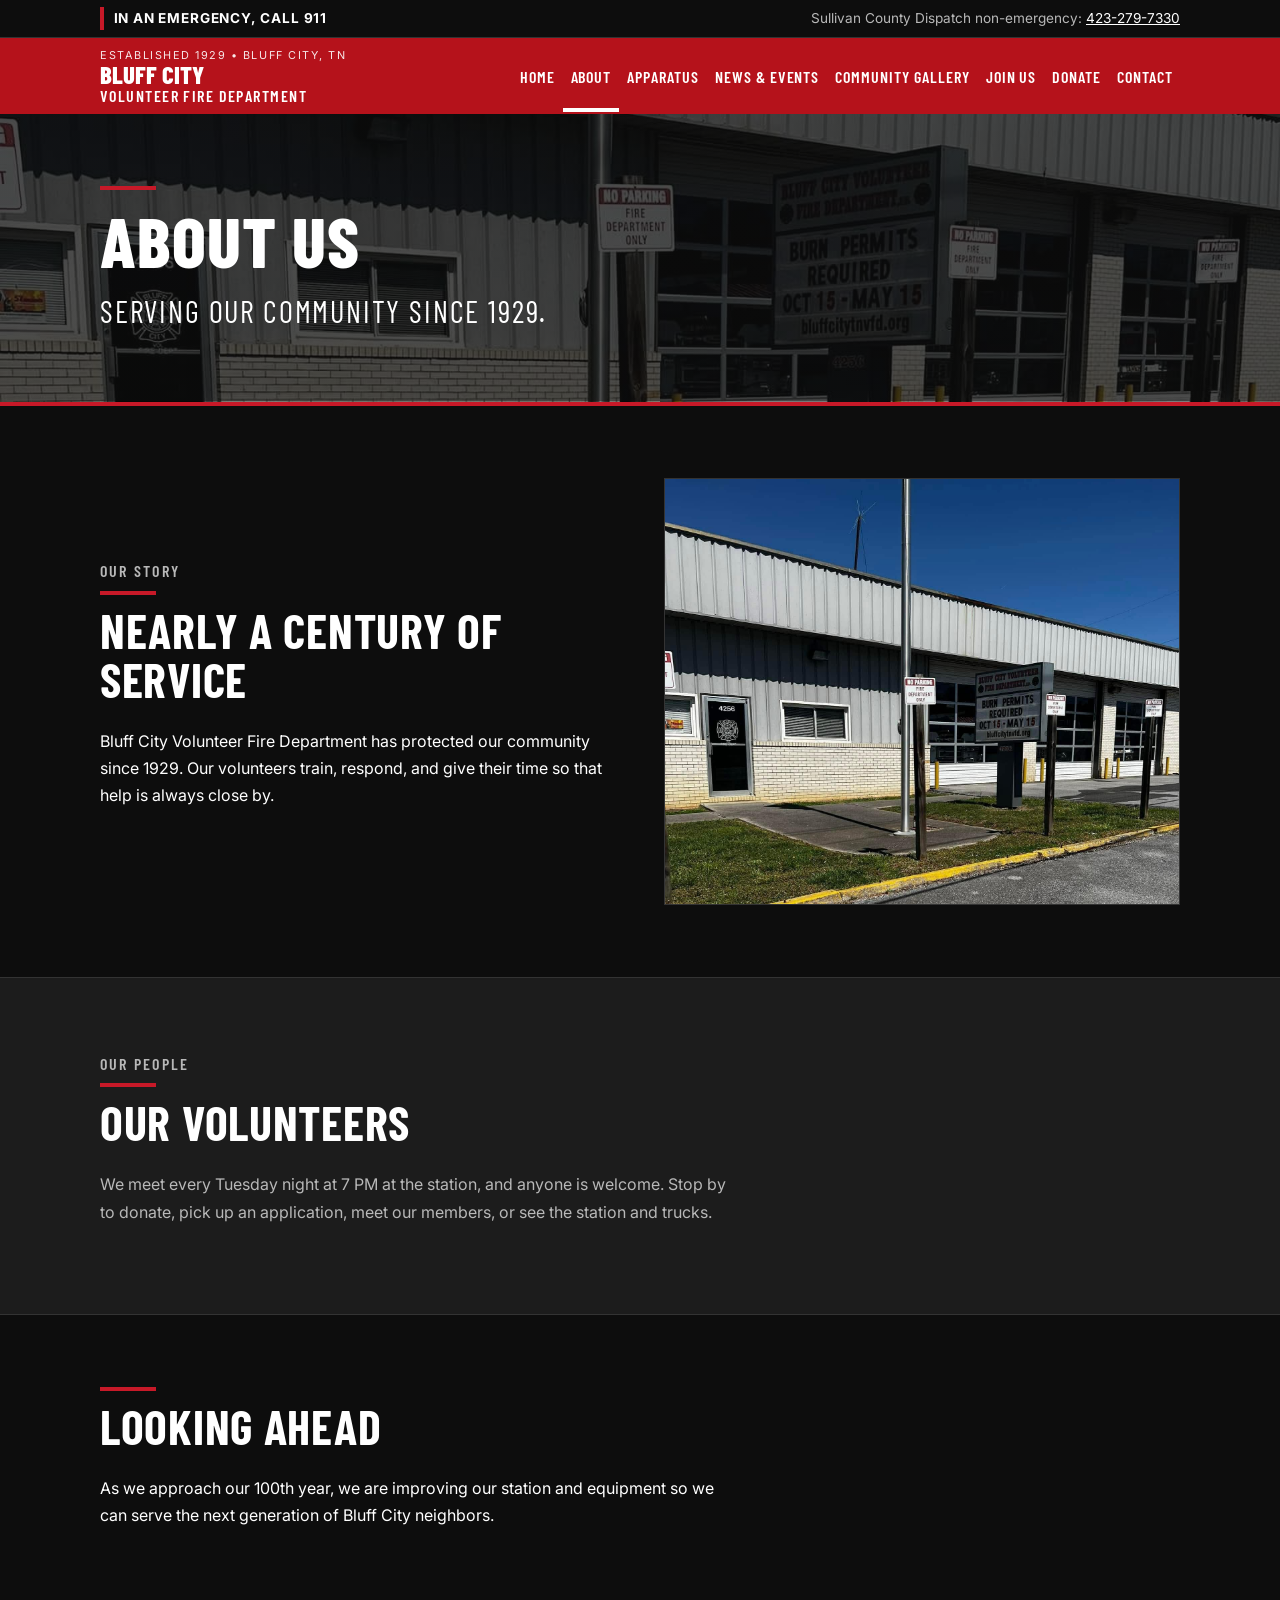
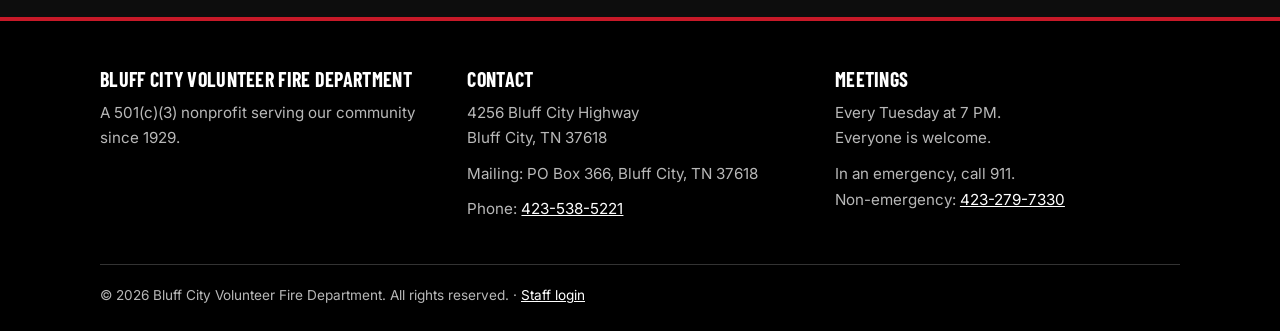
==== commit ab37a9ce: "Add files via upload" ====
--- a/about.html
+++ b/about.html
@@ -6,7 +6,7 @@
 <link rel="stylesheet" href="style.css"></head><body>
 <div class="alert"><div class="wrap"><strong>In an emergency, call 911</strong><span>Sullivan County Dispatch non-emergency: <a href="tel:+14232797330">423-279-7330</a></span></div></div>
 <header class="site"><div class="wrap"><a class="brand" href="index.html"><img src="logo.png" alt="Bluff City Volunteer Fire Department logo" onerror="this.style.display='none'"><span><span class="est">Established 1929 &bull; Bluff City, TN</span><span class="bname">Bluff City</span><span class="bsub">Volunteer Fire Department</span></span></a>
-<button class="menu" aria-expanded="false" aria-controls="nav">Menu</button><nav id="nav" aria-label="Main"><ul><li><a href="index.html">Home</a></li><li><a href="about.html" aria-current="page">About</a></li><li><a href="apparatus.html">Apparatus</a></li><li><a href="events.html">News &amp; Events</a></li><li><a href="join.html">Join Us</a></li><li><a href="donate.html">Donate</a></li><li><a href="contact.html">Contact</a></li></ul></nav></div></header>
+<button class="menu" aria-expanded="false" aria-controls="nav">Menu</button><nav id="nav" aria-label="Main"><ul><li><a href="index.html">Home</a></li><li><a href="about.html" aria-current="page">About</a></li><li><a href="apparatus.html">Apparatus</a></li><li><a href="events.html">News &amp; Events</a></li><li><a href="gallery.html">Community Gallery</a></li><li><a href="join.html">Join Us</a></li><li><a href="donate.html">Donate</a></li><li><a href="contact.html">Contact</a></li></ul></nav></div></header>
 <main><div class="banner" style="background-image:linear-gradient(rgba(13,13,13,.74),rgba(13,13,13,.74)),url('station.jpg')"><div class="wrap"><h1>About Us</h1><p class="tag">Serving our community since 1929.</p></div></div><section><div class="wrap"><div class="two"><div class="prose"><div class="eyebrow">Our story</div><h2>Nearly a century of service</h2><p>Bluff City Volunteer Fire Department has protected our community since 1929. Our volunteers train, respond, and give their time so that help is always close by.</p><p><!-- TODO: coverage area, history highlights, number of members, station story. --></p></div><img src="station.jpg" alt="Bluff City Volunteer Fire Department station at 4256 Bluff City Highway"></div></div></section><section class="alt"><div class="wrap"><div class="eyebrow">Our people</div><h2>Our volunteers</h2><div class="prose"><p><!-- TODO: a short thank-you to your members, and optionally officer names. --></p><p class="muted" data-content="meetings.text">We meet every Tuesday night at 7 PM at the station, and anyone is welcome. Stop by to donate, pick up an application, meet our members, or see the station and trucks.</p></div></div></section><section><div class="wrap"><h2>Looking ahead</h2><div class="prose"><p>As we approach our 100th year, we are improving our station and equipment so we can serve the next generation of Bluff City neighbors.</p></div></div></section></main>
 <footer><div class="wrap"><div class="grid">
 <div><h3>Bluff City Volunteer Fire Department</h3><p>A 501(c)(3) nonprofit serving our community since 1929.</p></div>
--- a/style.css
+++ b/style.css
@@ -81,3 +81,43 @@
 @media (max-width:1180px){nav a{padding:1.35rem .5rem;font-size:1.02rem}.bname{font-size:1.4rem}}
 @media (max-width:420px){.bsub{font-size:.8rem;letter-spacing:.05em}.bname{font-size:1.25rem}.est{font-size:.58rem}.brand img{height:42px}}
 .alert a{white-space:nowrap}
+
+[hidden]{display:none!important}
+.card a.cardlink{display:block;color:inherit;text-decoration:none}
+.card .meta.up{text-transform:uppercase;letter-spacing:.08em;font-size:.8rem}
+.event img{display:block;max-width:100%;max-height:260px;margin:.7rem 0;border:1px solid var(--line)}
+.article{max-width:760px}.article .cover{width:100%;height:auto;margin:0 0 1.5rem;border:1px solid var(--line)}
+.article p{font-size:1.1rem}
+.photos{display:grid;gap:1rem;grid-template-columns:repeat(auto-fit,minmax(240px,1fr));margin-top:2rem}.photos img{width:100%;height:auto;border:1px solid var(--line)}
+details.archive summary{cursor:pointer;font-family:var(--head);text-transform:uppercase;letter-spacing:.06em;font-size:1.3rem;margin-bottom:1rem}
+
+.hero{position:relative;overflow:hidden}
+.hero::before{content:"";position:absolute;inset:0;z-index:1;background:linear-gradient(90deg,rgba(13,13,13,.9) 0%,rgba(13,13,13,.64) 60%,rgba(13,13,13,.5) 100%)}
+.hero .wrap{position:relative;z-index:2}
+.collage{position:absolute;inset:0;display:grid;gap:3px}
+.collage img{width:100%;height:100%;object-fit:cover;display:block;min-height:0}
+.collage.c2{grid-template-columns:1fr 1fr}
+.collage.c3{grid-template-columns:2fr 1fr;grid-template-rows:1fr 1fr}
+.collage.c4,.collage.c5{grid-template-columns:2fr 1fr 1fr;grid-template-rows:1fr 1fr}
+.collage.c3 img:first-child,.collage.c4 img:first-child,.collage.c5 img:first-child{grid-row:1/3}
+.collage.c4 img:nth-child(4){grid-column:2/4}
+@media (max-width:700px){.collage{display:block}.collage img:not(:first-child){display:none}}
+.filters{display:flex;flex-wrap:wrap;gap:.6rem;margin:1.2rem 0 2rem}
+.filters button{font-family:var(--head);text-transform:uppercase;letter-spacing:.07em;font-size:1.05rem;background:transparent;color:#fff;border:2px solid #555;padding:.45rem 1rem;cursor:pointer;border-radius:2px}
+.filters button:hover{border-color:#fff}.filters button[aria-pressed=true]{background:var(--red);border-color:var(--red)}
+.albums{display:grid;gap:1.4rem;grid-template-columns:repeat(auto-fill,minmax(260px,1fr))}
+.thumbs{display:grid;gap:.6rem;grid-template-columns:repeat(auto-fill,minmax(180px,1fr));margin-top:1.5rem}
+.thumbs button{padding:0;border:1px solid var(--line);background:#000;cursor:pointer;aspect-ratio:4/3;overflow:hidden}
+.thumbs img{width:100%;height:100%;object-fit:cover;display:block;transition:transform .25s}
+.thumbs button:hover img{transform:scale(1.04)}
+.lb{position:fixed;inset:0;background:rgba(0,0,0,.95);z-index:200;display:flex;align-items:center;justify-content:center}
+.lb figure{margin:0;text-align:center;max-width:94vw}
+.lb img{max-width:94vw;max-height:80vh;object-fit:contain;display:block;margin:0 auto}
+.lb figcaption{color:#e6e6e6;padding:.7rem 1rem;min-height:2.6rem}
+.lb button{position:absolute;background:rgba(28,28,28,.9);color:#fff;border:1px solid #555;width:48px;height:48px;font-size:1.8rem;line-height:1;cursor:pointer}
+.lb button:hover{background:var(--red)}
+.lb-x{top:1rem;right:1rem}.lb-p{left:.6rem;top:50%;margin-top:-24px}.lb-n{right:.6rem;top:50%;margin-top:-24px}
+@media (max-width:700px){nav a{font-size:1.1rem}}
+@media (max-width:1280px) and (min-width:961px){nav a{font-size:1rem;padding:1.35rem .45rem}}
+nav ul{flex-wrap:wrap;justify-content:flex-end}
+@media (max-width:960px){nav ul{justify-content:flex-start}}
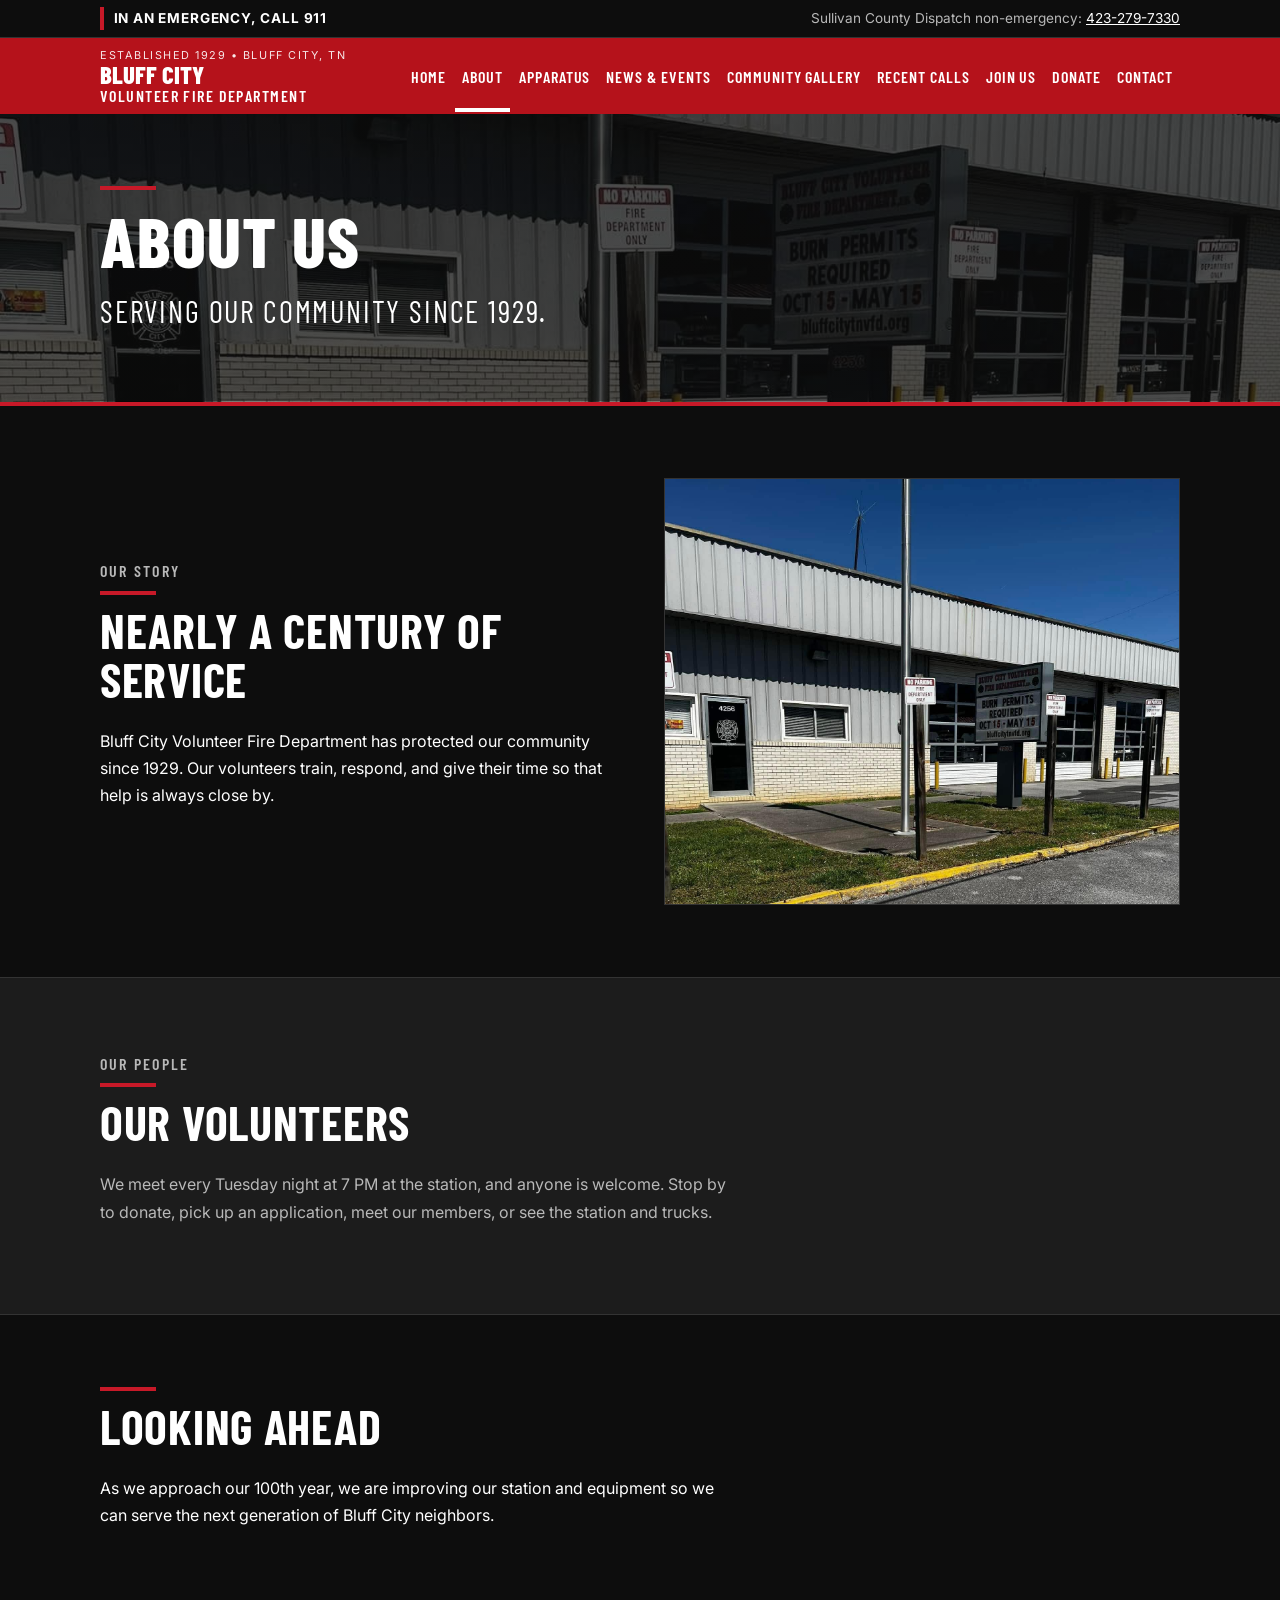
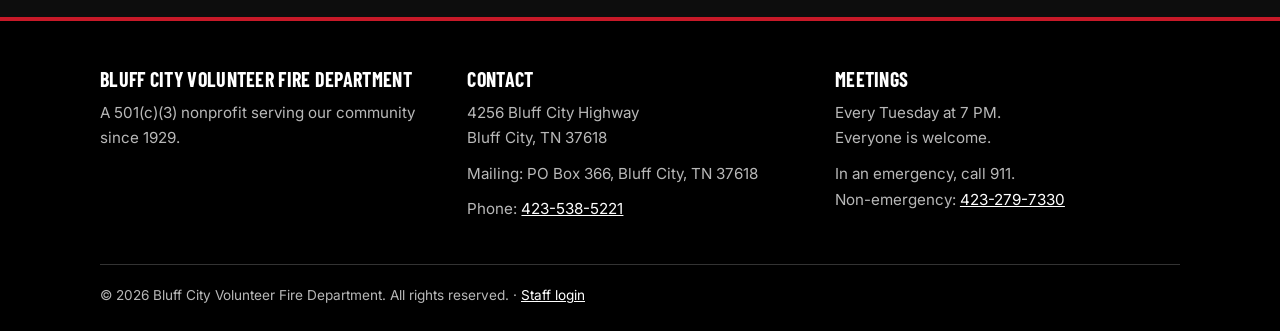
==== commit 818aefec: "Add files via upload" ====
--- a/about.html
+++ b/about.html
@@ -6,10 +6,10 @@
 <link rel="stylesheet" href="style.css"></head><body>
 <div class="alert"><div class="wrap"><strong>In an emergency, call 911</strong><span>Sullivan County Dispatch non-emergency: <a href="tel:+14232797330">423-279-7330</a></span></div></div>
 <header class="site"><div class="wrap"><a class="brand" href="index.html"><img src="logo.png" alt="Bluff City Volunteer Fire Department logo" onerror="this.style.display='none'"><span><span class="est">Established 1929 &bull; Bluff City, TN</span><span class="bname">Bluff City</span><span class="bsub">Volunteer Fire Department</span></span></a>
-<button class="menu" aria-expanded="false" aria-controls="nav">Menu</button><nav id="nav" aria-label="Main"><ul><li><a href="index.html">Home</a></li><li><a href="about.html" aria-current="page">About</a></li><li><a href="apparatus.html">Apparatus</a></li><li><a href="events.html">News &amp; Events</a></li><li><a href="gallery.html">Community Gallery</a></li><li><a href="join.html">Join Us</a></li><li><a href="donate.html">Donate</a></li><li><a href="contact.html">Contact</a></li></ul></nav></div></header>
-<main><div class="banner" style="background-image:linear-gradient(rgba(13,13,13,.74),rgba(13,13,13,.74)),url('station.jpg')"><div class="wrap"><h1>About Us</h1><p class="tag">Serving our community since 1929.</p></div></div><section><div class="wrap"><div class="two"><div class="prose"><div class="eyebrow">Our story</div><h2>Nearly a century of service</h2><p>Bluff City Volunteer Fire Department has protected our community since 1929. Our volunteers train, respond, and give their time so that help is always close by.</p><p><!-- TODO: coverage area, history highlights, number of members, station story. --></p></div><img src="station.jpg" alt="Bluff City Volunteer Fire Department station at 4256 Bluff City Highway"></div></div></section><section class="alt"><div class="wrap"><div class="eyebrow">Our people</div><h2>Our volunteers</h2><div class="prose"><p><!-- TODO: a short thank-you to your members, and optionally officer names. --></p><p class="muted" data-content="meetings.text">We meet every Tuesday night at 7 PM at the station, and anyone is welcome. Stop by to donate, pick up an application, meet our members, or see the station and trucks.</p></div></div></section><section><div class="wrap"><h2>Looking ahead</h2><div class="prose"><p>As we approach our 100th year, we are improving our station and equipment so we can serve the next generation of Bluff City neighbors.</p></div></div></section></main>
+<button class="menu" aria-expanded="false" aria-controls="nav">Menu</button><nav id="nav" aria-label="Main"><ul><li><a href="index.html">Home</a></li><li><a href="about.html" aria-current="page">About</a></li><li><a href="apparatus.html">Apparatus</a></li><li><a href="events.html">News &amp; Events</a></li><li><a href="gallery.html">Community Gallery</a></li><li><a href="calls.html">Recent Calls</a></li><li><a href="join.html">Join Us</a></li><li><a href="donate.html">Donate</a></li><li><a href="contact.html">Contact</a></li></ul></nav></div></header>
+<main><div class="banner" style="background-image:linear-gradient(rgba(13,13,13,.74),rgba(13,13,13,.74)),url('station.jpg')"><div class="wrap"><h1>About Us</h1><p class="tag">Serving our community since 1929.</p></div></div><section><div class="wrap"><div class="two"><div class="prose"><div class="eyebrow">Our story</div><h2>Nearly a century of service</h2><p>Bluff City Volunteer Fire Department has protected our community since 1929. Our volunteers train, respond, and give their time so that help is always close by.</p><div data-para="about.history"></div></div><img src="station.jpg" alt="Bluff City Volunteer Fire Department station at 4256 Bluff City Highway"></div></div></section><section class="alt"><div class="wrap"><div class="eyebrow">Our people</div><h2>Our volunteers</h2><div class="prose"><div data-para="about.membership_info"></div><p class="muted" data-content="meetings.text">We meet every Tuesday night at 7 PM at the station, and anyone is welcome. Stop by to donate, pick up an application, meet our members, or see the station and trucks.</p></div></div></section><section><div class="wrap"><h2>Looking ahead</h2><div class="prose"><p>As we approach our 100th year, we are improving our station and equipment so we can serve the next generation of Bluff City neighbors.</p></div></div></section></main>
 <footer><div class="wrap"><div class="grid">
-<div><h3>Bluff City Volunteer Fire Department</h3><p>A 501(c)(3) nonprofit serving our community since 1929.</p></div>
+<div><h3>Bluff City Volunteer Fire Department</h3><p data-footer="blurb">A 501(c)(3) nonprofit serving our community since 1929.</p></div>
 <div><h3>Contact</h3><p data-contact="station_address">4256 Bluff City Highway<br>Bluff City, TN 37618</p><p>Mailing: <span data-contact="mailing_address">PO Box 366, Bluff City, TN 37618</span></p><p>Phone: <a href="tel:+14235385221">423-538-5221</a></p></div>
 <div><h3>Meetings</h3><p>Every Tuesday at 7 PM.<br>Everyone is welcome.</p><p>In an emergency, call 911.<br>Non-emergency: <a href="tel:+14232797330">423-279-7330</a></p></div></div>
 <div class="legal">&copy; <span id="yr">2026</span> Bluff City Volunteer Fire Department. All rights reserved. &middot; <a href="admin.html">Staff login</a></div></div></footer>
--- a/style.css
+++ b/style.css
@@ -121,3 +121,10 @@
 @media (max-width:1280px) and (min-width:961px){nav a{font-size:1rem;padding:1.35rem .45rem}}
 nav ul{flex-wrap:wrap;justify-content:flex-end}
 @media (max-width:960px){nav ul{justify-content:flex-start}}
+
+p:empty{display:none}
+.meta-grid{display:grid;gap:.6rem 2rem;grid-template-columns:repeat(auto-fit,minmax(220px,1fr));margin:1.2rem 0}
+.meta-grid div span{display:block;font-size:.8rem;text-transform:uppercase;letter-spacing:.08em;color:var(--muted)}
+.ctl{display:flex;flex-wrap:wrap;gap:1rem;margin:1rem 0 2rem}
+.ctl label span{display:block;font-size:.8rem;text-transform:uppercase;letter-spacing:.08em;color:var(--muted)}
+.ctl select{background:#0D0D0D;color:#fff;border:1px solid var(--line);padding:.55rem .7rem;font:inherit;min-width:200px}
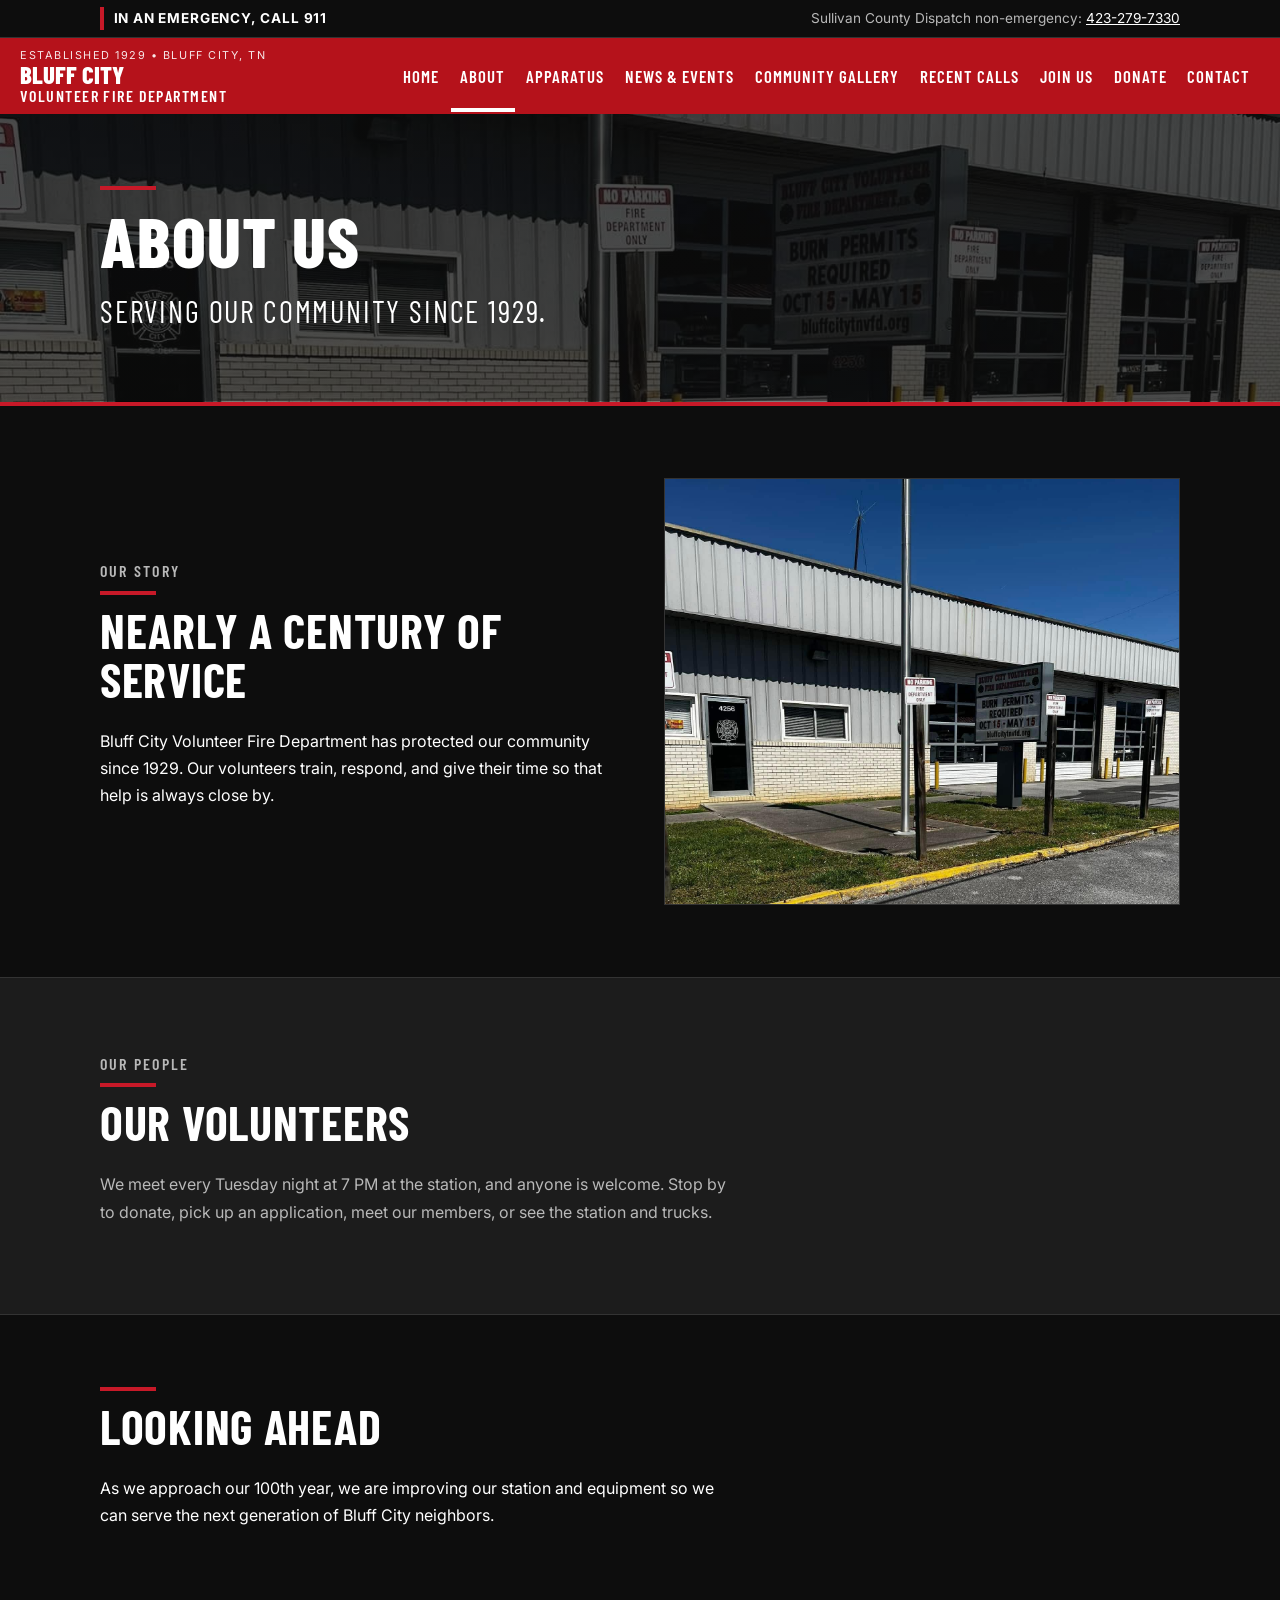
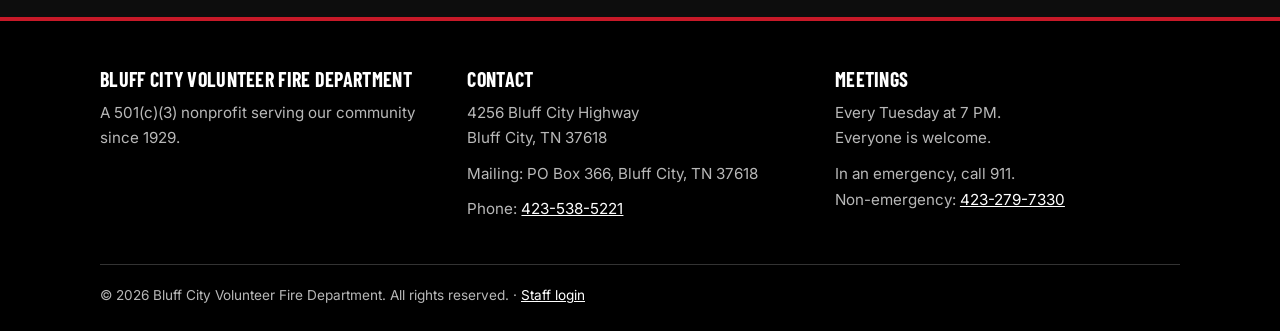
==== commit f8e0e7d0: "Add files via upload" ====
--- a/about.html
+++ b/about.html
@@ -7,7 +7,7 @@
 <div class="alert"><div class="wrap"><strong>In an emergency, call 911</strong><span>Sullivan County Dispatch non-emergency: <a href="tel:+14232797330">423-279-7330</a></span></div></div>
 <header class="site"><div class="wrap"><a class="brand" href="index.html"><img src="logo.png" alt="Bluff City Volunteer Fire Department logo" onerror="this.style.display='none'"><span><span class="est">Established 1929 &bull; Bluff City, TN</span><span class="bname">Bluff City</span><span class="bsub">Volunteer Fire Department</span></span></a>
 <button class="menu" aria-expanded="false" aria-controls="nav">Menu</button><nav id="nav" aria-label="Main"><ul><li><a href="index.html">Home</a></li><li><a href="about.html" aria-current="page">About</a></li><li><a href="apparatus.html">Apparatus</a></li><li><a href="events.html">News &amp; Events</a></li><li><a href="gallery.html">Community Gallery</a></li><li><a href="calls.html">Recent Calls</a></li><li><a href="join.html">Join Us</a></li><li><a href="donate.html">Donate</a></li><li><a href="contact.html">Contact</a></li></ul></nav></div></header>
-<main><div class="banner" style="background-image:linear-gradient(rgba(13,13,13,.74),rgba(13,13,13,.74)),url('station.jpg')"><div class="wrap"><h1>About Us</h1><p class="tag">Serving our community since 1929.</p></div></div><section><div class="wrap"><div class="two"><div class="prose"><div class="eyebrow">Our story</div><h2>Nearly a century of service</h2><p>Bluff City Volunteer Fire Department has protected our community since 1929. Our volunteers train, respond, and give their time so that help is always close by.</p><div data-para="about.history"></div></div><img src="station.jpg" alt="Bluff City Volunteer Fire Department station at 4256 Bluff City Highway"></div></div></section><section class="alt"><div class="wrap"><div class="eyebrow">Our people</div><h2>Our volunteers</h2><div class="prose"><div data-para="about.membership_info"></div><p class="muted" data-content="meetings.text">We meet every Tuesday night at 7 PM at the station, and anyone is welcome. Stop by to donate, pick up an application, meet our members, or see the station and trucks.</p></div></div></section><section><div class="wrap"><h2>Looking ahead</h2><div class="prose"><p>As we approach our 100th year, we are improving our station and equipment so we can serve the next generation of Bluff City neighbors.</p></div></div></section></main>
+<main><div class="banner" style="background-image:linear-gradient(rgba(13,13,13,.74),rgba(13,13,13,.74)),url('station.jpg')"><div class="wrap"><h1>About Us</h1><p class="tag">Serving our community since 1929.</p></div></div><section><div class="wrap"><div class="two"><div class="prose"><div class="eyebrow">Our story</div><h2>Nearly a century of service</h2><p>Bluff City Volunteer Fire Department has protected our community since 1929. Our volunteers train, respond, and give their time so that help is always close by.</p><div data-para="about.history"></div></div><img src="station.jpg" alt="Bluff City Volunteer Fire Department station at 4256 Bluff City Highway"></div><div class="people" data-people></div></div></section><section class="alt"><div class="wrap"><div class="eyebrow">Our people</div><h2>Our volunteers</h2><div class="prose"><div data-para="about.membership_info"></div><p class="muted" data-content="meetings.text">We meet every Tuesday night at 7 PM at the station, and anyone is welcome. Stop by to donate, pick up an application, meet our members, or see the station and trucks.</p></div></div></section><section><div class="wrap"><h2>Looking ahead</h2><div class="prose"><p>As we approach our 100th year, we are improving our station and equipment so we can serve the next generation of Bluff City neighbors.</p></div></div></section></main>
 <footer><div class="wrap"><div class="grid">
 <div><h3>Bluff City Volunteer Fire Department</h3><p data-footer="blurb">A 501(c)(3) nonprofit serving our community since 1929.</p></div>
 <div><h3>Contact</h3><p data-contact="station_address">4256 Bluff City Highway<br>Bluff City, TN 37618</p><p>Mailing: <span data-contact="mailing_address">PO Box 366, Bluff City, TN 37618</span></p><p>Phone: <a href="tel:+14235385221">423-538-5221</a></p></div>
--- a/style.css
+++ b/style.css
@@ -128,3 +128,53 @@
 .ctl{display:flex;flex-wrap:wrap;gap:1rem;margin:1rem 0 2rem}
 .ctl label span{display:block;font-size:.8rem;text-transform:uppercase;letter-spacing:.08em;color:var(--muted)}
 .ctl select{background:#0D0D0D;color:#fff;border:1px solid var(--line);padding:.55rem .7rem;font:inherit;min-width:200px}
+
+.site-form{max-width:760px}
+.site-form .row2{display:grid;gap:1rem;grid-template-columns:repeat(auto-fit,minmax(240px,1fr))}
+.site-form label{display:block;margin-bottom:1rem}
+.site-form label>span{display:block;font-size:.85rem;text-transform:uppercase;letter-spacing:.08em;color:var(--muted);margin-bottom:.3rem}
+.site-form input[type=text],.site-form input[type=email],.site-form input[type=tel],.site-form input[type=number],.site-form select,.site-form textarea{width:100%;background:#0D0D0D;color:#fff;border:1px solid #555;border-radius:2px;padding:.7rem .8rem;font:inherit}
+.site-form input:focus,.site-form select:focus,.site-form textarea:focus{outline:3px solid #fff;outline-offset:1px}
+.site-form .check{display:flex;gap:.6rem;align-items:flex-start}.site-form .check input{margin-top:.35rem}
+.site-form .check span{text-transform:none;letter-spacing:0;font-size:1rem;color:#e6e6e6;margin:0}
+.form-status{min-height:1.5rem;margin-top:1rem;font-weight:600}
+.form-note{font-size:.9rem;color:var(--muted)}
+button.btn{cursor:pointer}
+
+/* header: single row on wide screens, brand row + menu row on medium screens */
+@media (min-width:961px){
+  header.site .wrap{max-width:1400px}
+  nav a{font-size:1.05rem;padding:1.35rem .6rem;white-space:nowrap}
+  nav ul{flex-wrap:nowrap;justify-content:flex-end}
+}
+@media (min-width:961px) and (max-width:1279px){
+  header.site .wrap{flex-wrap:wrap;min-height:0;padding-top:.75rem;padding-bottom:0}
+  header.site nav{flex:0 0 100%;border-top:1px solid rgba(255,255,255,.28);margin-top:.7rem}
+  nav ul{justify-content:space-between}
+  nav a{padding:.85rem .35rem;font-size:1.02rem}
+}
+
+.join-grid{display:grid;gap:1.4rem;grid-template-columns:1.3fr 1fr 1fr}
+@media (max-width:960px){.join-grid{grid-template-columns:1fr}}
+.jcard{position:relative;background:var(--bg);border:1px solid var(--line);border-top:5px solid var(--red);padding:2rem 1.8rem 1.8rem;transition:border-color .2s,transform .2s}
+.jcard:hover{transform:translateY(-3px);border-color:#555;border-top-color:var(--red)}
+.jcard .num{position:absolute;top:.4rem;right:1.1rem;font-family:var(--head);font-weight:800;font-size:4.6rem;line-height:1;color:#262626}
+.jcard h3{font-size:1.9rem;margin-bottom:1rem;padding-right:4rem}
+.jcard.go{background:var(--nav);border-color:var(--nav);border-top-color:#fff}
+.jcard.go .num{color:rgba(255,255,255,.22)}.jcard.go a:not(.btn){color:#fff}
+.btn.light{background:#fff;color:#0D0D0D}.btn.light:hover{background:#e6e6e6;transform:translateY(-2px)}
+.rich:empty{display:none}.rich p{margin:0 0 .9rem}
+.rich ul{list-style:none;padding:0;margin:0 0 .9rem}
+.rich li{position:relative;padding:.55rem 0 .55rem 1.5rem;border-bottom:1px solid var(--line)}
+.rich li:last-child{border-bottom:0}
+.rich li::before{content:"";position:absolute;left:0;top:1.05rem;width:.6rem;height:.6rem;background:var(--red)}
+
+.people{display:grid;gap:1.4rem;grid-template-columns:repeat(auto-fill,minmax(210px,1fr));margin-top:2.2rem}
+.people:empty{display:none}
+.person{background:var(--bg);border:1px solid var(--line);border-top:4px solid var(--red);transition:border-color .2s,transform .2s}
+.person:hover{transform:translateY(-3px);border-color:#555;border-top-color:var(--red)}
+.person img,.person .ph{display:block;width:100%;aspect-ratio:4/5;object-fit:cover;object-position:center 20%}
+.person .ph{display:grid;place-items:center;background:#141414;color:#555;font-family:var(--head);font-size:3.4rem;font-weight:800;letter-spacing:.05em}
+.person .body{padding:1rem 1.1rem 1.2rem}.person h3{font-size:1.4rem;margin:0 0 .15rem}
+.person .role{color:#fff;font-weight:600;margin:0}.person .svc{color:var(--muted);font-size:.9rem;margin:.3rem 0 0}
+@media (prefers-reduced-motion:reduce){.person:hover{transform:none}}
